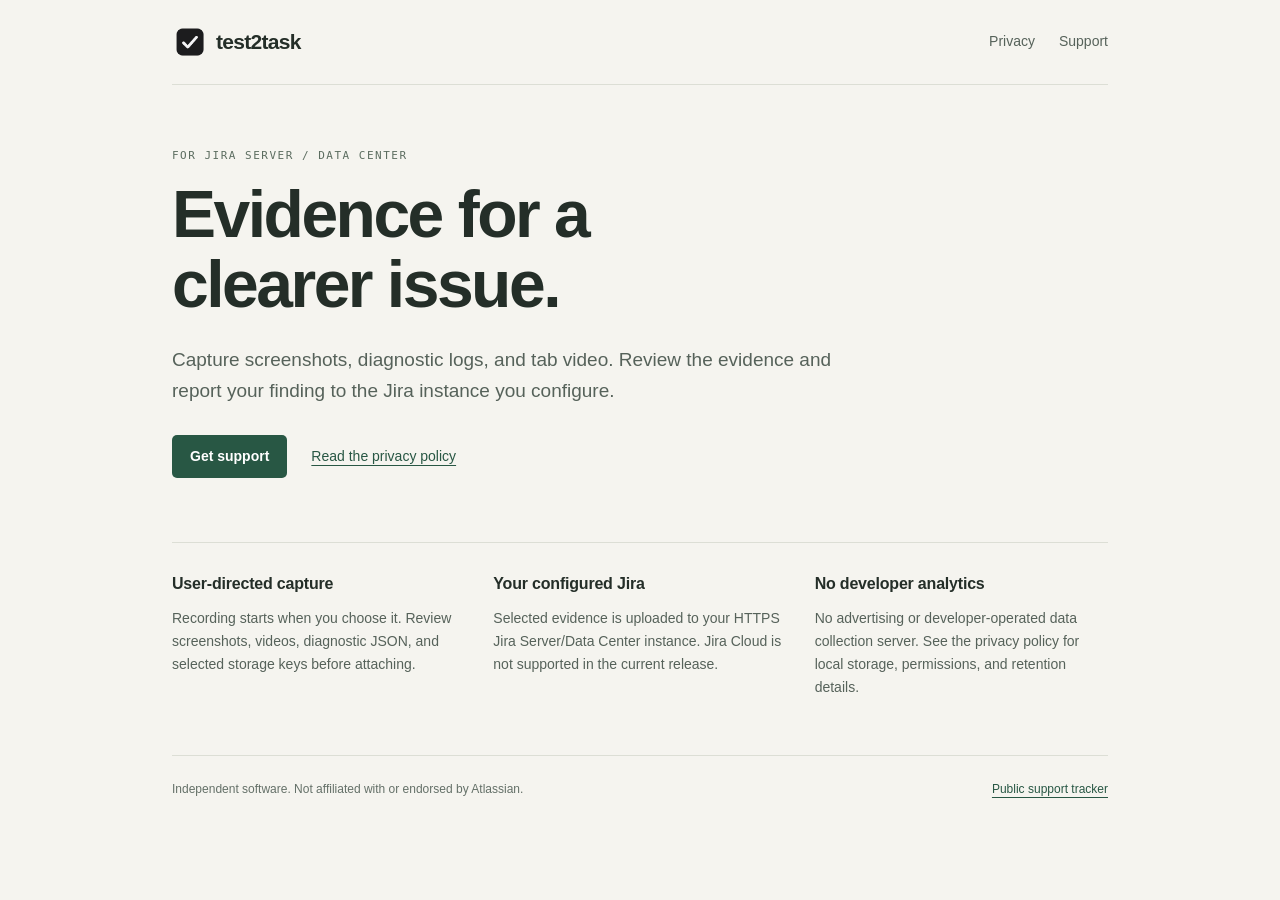
==== index.html @ b6545679 "Add public privacy and support pages" ====
<!doctype html>
<html lang="en">
  <head>
    <meta charset="UTF-8" />
    <meta name="viewport" content="width=device-width, initial-scale=1" />
    <meta
      name="description"
      content="Privacy and support for test2task, a Chrome extension for user-directed evidence capture and Jira Server/Data Center issue reporting."
    />
    <title>test2task | Privacy and Support</title>
    <link rel="icon" href="./icon.png" type="image/png" />
    <link rel="stylesheet" href="./styles.css" />
  </head>
  <body>
    <a class="skip-link" href="#main">Skip to content</a>
    <header class="site-header">
      <a class="brand" href="./"><img src="./icon.png" width="36" height="36" alt="" />test2task</a>
      <nav aria-label="Main navigation">
        <a href="./privacy.html">Privacy</a><a href="./support.html">Support</a>
      </nav>
    </header>
    <main id="main" class="home">
      <p class="eyebrow">FOR JIRA SERVER / DATA CENTER</p>
      <h1>Evidence for a<br />clearer issue.</h1>
      <p class="intro">
        Capture screenshots, diagnostic logs, and tab video. Review the evidence and report your
        finding to the Jira instance you configure.
      </p>
      <div class="home-links">
        <a class="button" href="./support.html">Get support</a
        ><a class="text-link" href="./privacy.html">Read the privacy policy</a>
      </div>
      <section class="principles" aria-label="Product information">
        <div>
          <h2>User-directed capture</h2>
          <p>
            Recording starts when you choose it. Review screenshots, videos, diagnostic JSON, and
            selected storage keys before attaching.
          </p>
        </div>
        <div>
          <h2>Your configured Jira</h2>
          <p>
            Selected evidence is uploaded to your HTTPS Jira Server/Data Center instance. Jira Cloud
            is not supported in the current release.
          </p>
        </div>
        <div>
          <h2>No developer analytics</h2>
          <p>
            No advertising or developer-operated data collection server. See the privacy policy for
            local storage, permissions, and retention details.
          </p>
        </div>
      </section>
    </main>
    <footer class="site-footer">
      <span>Independent software. Not affiliated with or endorsed by Atlassian.</span
      ><a href="https://github.com/baransonmez/test2task-site/issues">Public support tracker</a>
    </footer>
  </body>
</html>
---- styles.css ----
:root {
  color-scheme: light;
  font-family: -apple-system, BlinkMacSystemFont, 'Segoe UI', sans-serif;
  color: #242e28;
  background: #f5f4ef;
  line-height: 1.65;
  --line: #dcded5;
  --accent: #285744;
}
* {
  box-sizing: border-box;
}
body {
  max-width: 1000px;
  margin: 0 auto;
  padding: 0 32px;
}
a {
  color: var(--accent);
  text-underline-offset: 4px;
}
a:hover {
  text-decoration-thickness: 2px;
}
:focus-visible {
  outline: 2px solid var(--accent);
  outline-offset: 4px;
}
.skip-link {
  position: absolute;
  top: 0;
  left: -10000px;
  padding: 8px 16px;
  background: white;
}
.skip-link:focus {
  left: 16px;
  z-index: 1;
}
.site-header,
.site-footer {
  display: flex;
  align-items: center;
  justify-content: space-between;
  gap: 20px;
}
.site-header {
  padding: 24px 0;
  border-bottom: 1px solid var(--line);
}
.brand {
  display: inline-flex;
  align-items: center;
  gap: 8px;
  color: #242e28;
  font-size: 21px;
  font-weight: 700;
  letter-spacing: -0.7px;
  text-decoration: none;
}
.brand img {
  display: block;
}
nav {
  display: flex;
  gap: 24px;
  font-size: 14px;
}
nav a {
  color: #56625a;
  text-decoration: none;
}
nav a[aria-current] {
  color: var(--accent);
  text-decoration: underline;
}
.home {
  padding: 64px 0 40px;
}
.eyebrow {
  margin: 0 0 18px;
  color: #5c6d60;
  font:
    11px ui-monospace,
    monospace;
  letter-spacing: 1.5px;
}
h1 {
  margin: 0 0 24px;
  font-size: clamp(36px, 6vw, 66px);
  line-height: 1.06;
  letter-spacing: -2.5px;
  font-weight: 650;
}
.intro {
  max-width: 680px;
  font-size: 19px;
  color: #56625a;
  margin: 0 0 28px;
}
.home-links {
  display: flex;
  align-items: center;
  gap: 24px;
  flex-wrap: wrap;
}
.button {
  display: inline-block;
  padding: 10px 18px;
  border-radius: 5px;
  background: var(--accent);
  color: #fff;
  text-decoration: none;
  font-size: 14px;
  font-weight: 600;
}
.button:hover {
  background: #1d4233;
}
.text-link {
  font-size: 14px;
}
.principles {
  display: grid;
  grid-template-columns: repeat(3, minmax(0, 1fr));
  gap: 28px;
  margin-top: 64px;
  padding-top: 28px;
  border-top: 1px solid var(--line);
}
.principles h2 {
  margin: 0 0 10px;
  font-size: 16px;
  letter-spacing: -0.2px;
}
.principles p {
  color: #56625a;
  font-size: 14px;
  margin: 0;
}
.document {
  max-width: 780px;
  padding: 48px 0;
  overflow-wrap: anywhere;
}
.document h1 {
  font-size: 40px;
  letter-spacing: -1.5px;
  line-height: 1.15;
}
.document h2 {
  margin: 36px 0 12px;
  padding-top: 20px;
  border-top: 1px solid var(--line);
  font-size: 20px;
  line-height: 1.4;
}
.document p,
.document ul {
  margin: 0 0 16px;
}
.document ul {
  padding-left: 22px;
}
.document li {
  padding-left: 2px;
  margin: 6px 0;
}
code {
  padding: 2px 5px;
  border: 1px solid var(--line);
  border-radius: 3px;
  background: #fffefa;
  font-size: 0.88em;
  overflow-wrap: anywhere;
}
.notice {
  margin: 28px 0;
  padding: 16px 20px;
  border-left: 3px solid var(--accent);
  background: #eaf0e7;
  font-size: 14px;
}
.notice strong {
  display: block;
  margin-bottom: 6px;
}
.site-footer {
  padding: 24px 0;
  margin-top: 16px;
  border-top: 1px solid var(--line);
  color: #647068;
  font-size: 12px;
}
@media (max-width: 640px) {
  body {
    padding: 0 20px;
  }
  .home {
    padding-top: 40px;
  }
  h1 {
    letter-spacing: -1.5px;
  }
  .principles {
    grid-template-columns: 1fr;
    margin-top: 40px;
    gap: 24px;
  }
  .site-footer {
    align-items: flex-start;
    flex-direction: column;
    gap: 10px;
  }
  .document {
    padding-top: 32px;
  }
  .document h1 {
    font-size: 32px;
  }
  .intro {
    font-size: 17px;
  }
}
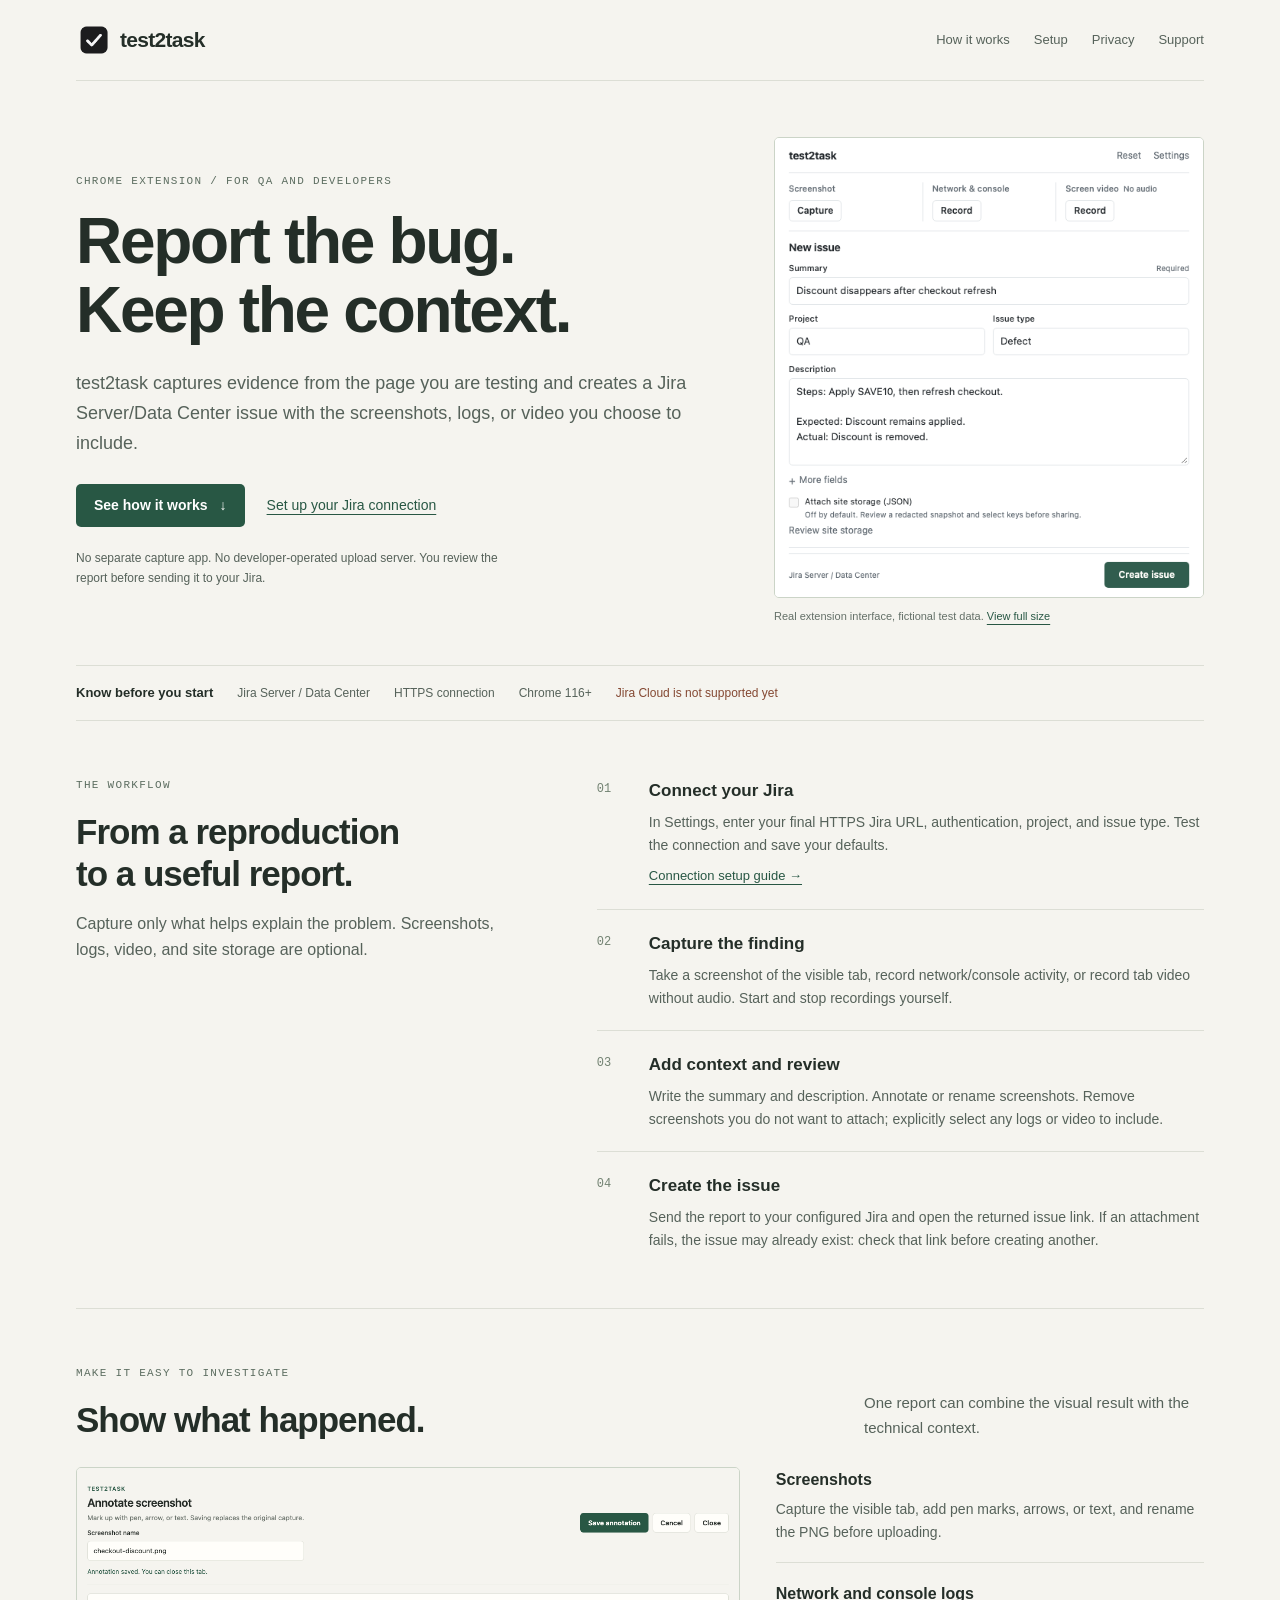
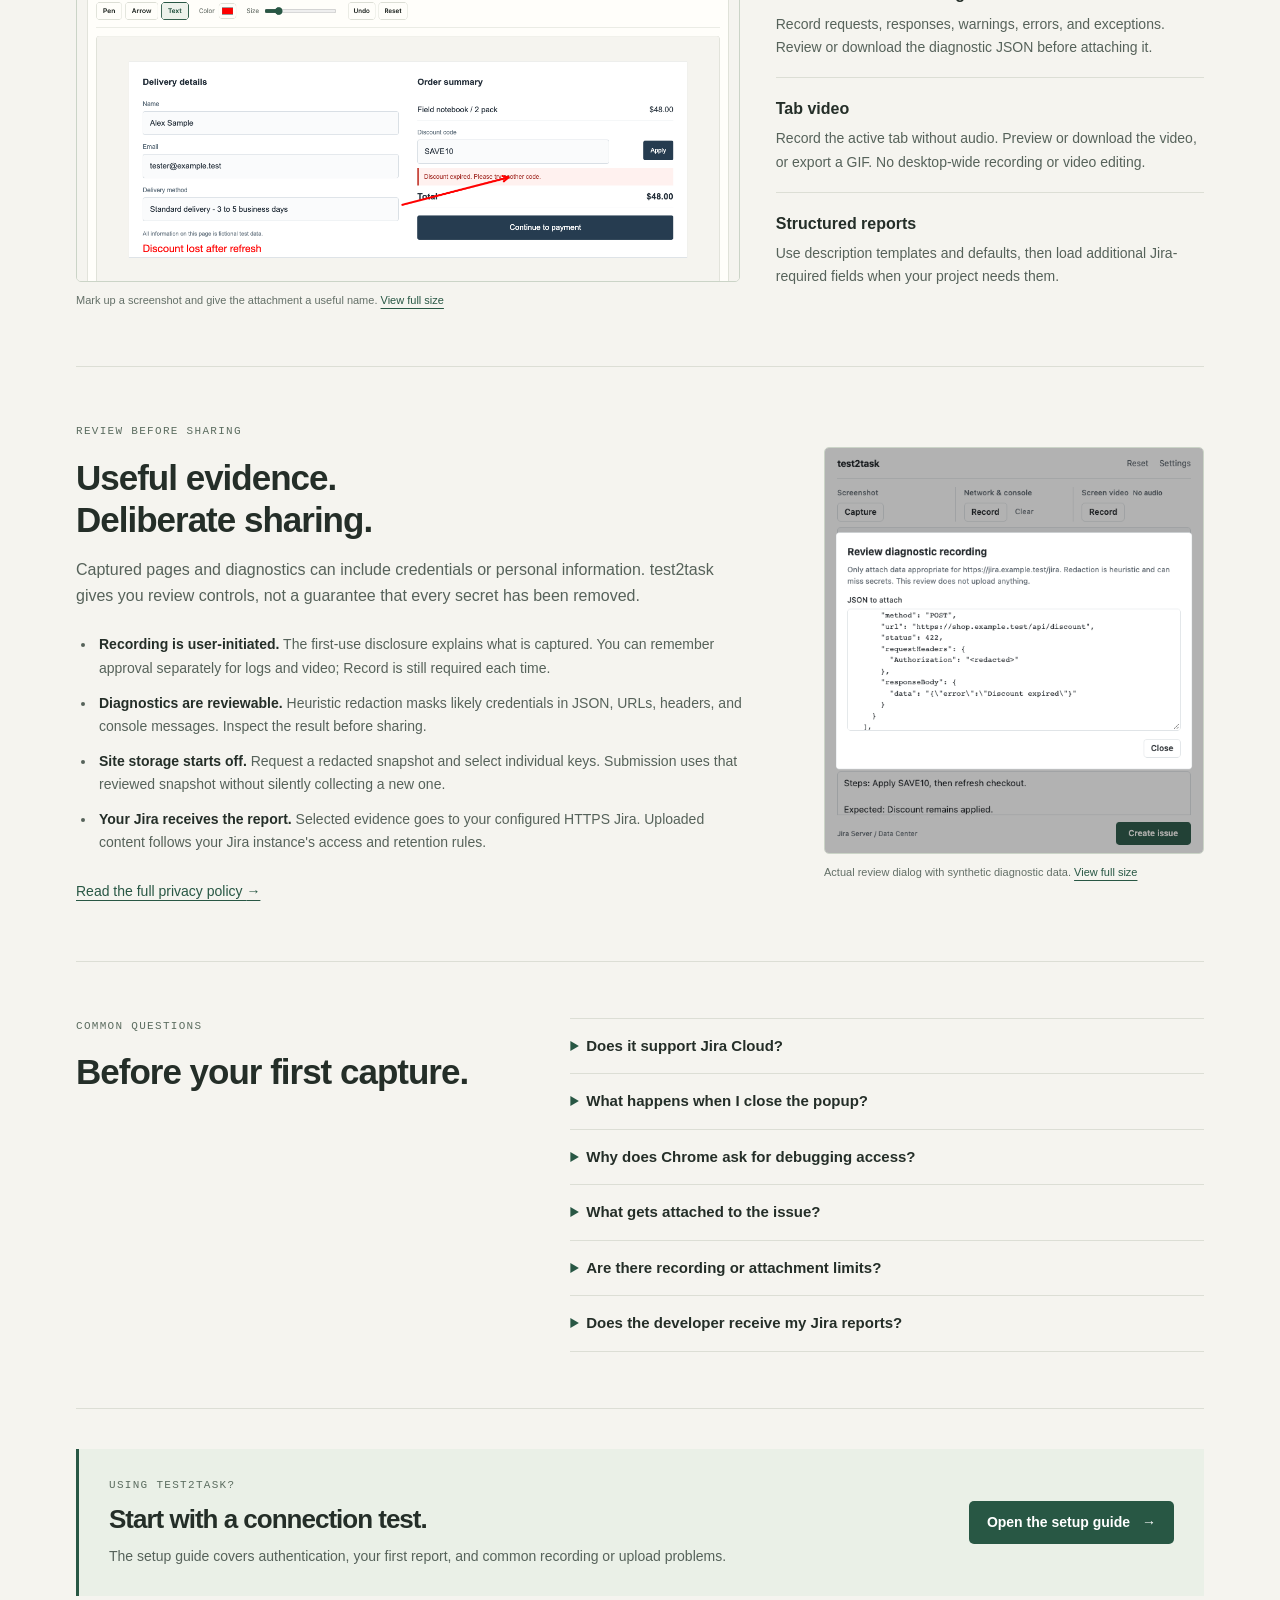
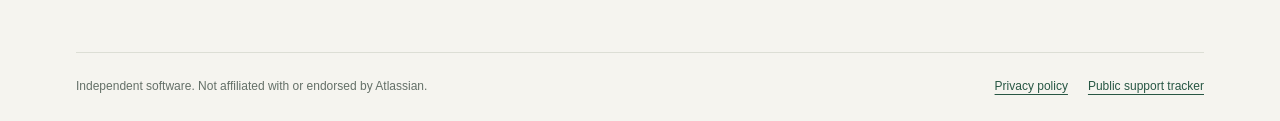
==== commit 4d7cc49a: "Improve product walkthrough and setup guide" ====
--- a/index.html
+++ b/index.html
@@ -5,58 +5,330 @@
     <meta name="viewport" content="width=device-width, initial-scale=1" />
     <meta
       name="description"
-      content="Privacy and support for test2task, a Chrome extension for user-directed evidence capture and Jira Server/Data Center issue reporting."
+      content="test2task helps QA engineers and developers capture screenshots, logs, and tab video, then create a Jira Server/Data Center issue with selected evidence."
     />
-    <title>test2task | Privacy and Support</title>
+    <title>test2task | Capture evidence. Report to Jira.</title>
     <link rel="icon" href="./icon.png" type="image/png" />
     <link rel="stylesheet" href="./styles.css" />
   </head>
   <body>
     <a class="skip-link" href="#main">Skip to content</a>
     <header class="site-header">
-      <a class="brand" href="./"><img src="./icon.png" width="36" height="36" alt="" />test2task</a>
+      <a class="brand" href="./" aria-label="test2task home"
+        ><img src="./icon.png" width="36" height="36" alt="" />test2task</a
+      >
       <nav aria-label="Main navigation">
-        <a href="./privacy.html">Privacy</a><a href="./support.html">Support</a>
+        <a href="#how-it-works">How it works</a><a href="./support.html#setup">Setup</a
+        ><a href="./privacy.html">Privacy</a><a href="./support.html">Support</a>
       </nav>
     </header>
     <main id="main" class="home">
-      <p class="eyebrow">FOR JIRA SERVER / DATA CENTER</p>
-      <h1>Evidence for a<br />clearer issue.</h1>
-      <p class="intro">
-        Capture screenshots, diagnostic logs, and tab video. Review the evidence and report your
-        finding to the Jira instance you configure.
-      </p>
-      <div class="home-links">
-        <a class="button" href="./support.html">Get support</a
-        ><a class="text-link" href="./privacy.html">Read the privacy policy</a>
-      </div>
-      <section class="principles" aria-label="Product information">
+      <section class="hero-grid" aria-labelledby="hero-title">
+        <div class="hero-copy">
+          <p class="eyebrow">CHROME EXTENSION / FOR QA AND DEVELOPERS</p>
+          <h1 id="hero-title">Report the bug.<br />Keep the context.</h1>
+          <p class="intro">
+            test2task captures evidence from the page you are testing and creates a Jira Server/Data
+            Center issue with the screenshots, logs, or video you choose to include.
+          </p>
+          <div class="home-links">
+            <a class="button" href="#how-it-works"
+              >See how it works <span aria-hidden="true">&darr;</span></a
+            ><a class="text-link" href="./support.html#setup">Set up your Jira connection</a>
+          </div>
+          <p class="hero-note">
+            No separate capture app. No developer-operated upload server. You review the report
+            before sending it to your Jira.
+          </p>
+        </div>
+        <figure class="product-shot">
+          <a
+            href="./images/report.png"
+            target="_blank"
+            rel="noreferrer noopener"
+            aria-label="Open a full-size screenshot of the test2task report form"
+            ><img
+              src="./images/report.png"
+              width="560"
+              height="600"
+              alt="test2task popup with screenshot and recording controls, a bug summary, project, issue type, description, and Create issue button."
+              fetchpriority="high"
+          /></a>
+          <figcaption>
+            Real extension interface, fictional test data.
+            <a href="./images/report.png" target="_blank" rel="noreferrer noopener"
+              >View full size</a
+            >
+          </figcaption>
+        </figure>
+      </section>
+
+      <aside class="compatibility" aria-label="Compatibility requirements">
+        <strong>Know before you start</strong>
+        <span>Jira Server / Data Center</span><span>HTTPS connection</span><span>Chrome 116+</span
+        ><span class="compatibility-limit">Jira Cloud is not supported yet</span>
+      </aside>
+
+      <section id="how-it-works" class="site-section" aria-labelledby="workflow-title">
+        <div class="section-intro">
+          <p class="eyebrow">THE WORKFLOW</p>
+          <h2 id="workflow-title">From a reproduction<br />to a useful report.</h2>
+          <p>
+            Capture only what helps explain the problem. Screenshots, logs, video, and site storage
+            are optional.
+          </p>
+        </div>
+        <ol class="workflow">
+          <li>
+            <span class="step-number" aria-hidden="true">01</span>
+            <div>
+              <h3>Connect your Jira</h3>
+              <p>
+                In Settings, enter your final HTTPS Jira URL, authentication, project, and issue
+                type. Test the connection and save your defaults.
+              </p>
+              <a href="./support.html#setup"
+                >Connection setup guide <span aria-hidden="true">&rarr;</span></a
+              >
+            </div>
+          </li>
+          <li>
+            <span class="step-number" aria-hidden="true">02</span>
+            <div>
+              <h3>Capture the finding</h3>
+              <p>
+                Take a screenshot of the visible tab, record network/console activity, or record tab
+                video without audio. Start and stop recordings yourself.
+              </p>
+            </div>
+          </li>
+          <li>
+            <span class="step-number" aria-hidden="true">03</span>
+            <div>
+              <h3>Add context and review</h3>
+              <p>
+                Write the summary and description. Annotate or rename screenshots. Remove
+                screenshots you do not want to attach; explicitly select any logs or video to
+                include.
+              </p>
+            </div>
+          </li>
+          <li>
+            <span class="step-number" aria-hidden="true">04</span>
+            <div>
+              <h3>Create the issue</h3>
+              <p>
+                Send the report to your configured Jira and open the returned issue link. If an
+                attachment fails, the issue may already exist: check that link before creating
+                another.
+              </p>
+            </div>
+          </li>
+        </ol>
+      </section>
+
+      <section class="site-section evidence-section" aria-labelledby="evidence-title">
+        <div class="section-heading">
+          <div>
+            <p class="eyebrow">MAKE IT EASY TO INVESTIGATE</p>
+            <h2 id="evidence-title">Show what happened.</h2>
+          </div>
+          <p>One report can combine the visual result with the technical context.</p>
+        </div>
+        <div class="evidence-layout">
+          <figure class="wide-shot">
+            <a
+              href="./images/annotate.png"
+              target="_blank"
+              rel="noreferrer noopener"
+              aria-label="Open a full-size screenshot of the annotation editor"
+              ><img
+                src="./images/annotate.png"
+                width="1280"
+                height="800"
+                loading="lazy"
+                decoding="async"
+                alt="Annotation editor showing a fictional checkout screenshot, a red arrow and text, an editable screenshot name, and Save annotation at the top."
+            /></a>
+            <figcaption>
+              Mark up a screenshot and give the attachment a useful name.
+              <a href="./images/annotate.png" target="_blank" rel="noreferrer noopener"
+                >View full size</a
+              >
+            </figcaption>
+          </figure>
+          <dl class="feature-list">
+            <div>
+              <dt>Screenshots</dt>
+              <dd>
+                Capture the visible tab, add pen marks, arrows, or text, and rename the PNG before
+                uploading.
+              </dd>
+            </div>
+            <div>
+              <dt>Network and console logs</dt>
+              <dd>
+                Record requests, responses, warnings, errors, and exceptions. Review or download the
+                diagnostic JSON before attaching it.
+              </dd>
+            </div>
+            <div>
+              <dt>Tab video</dt>
+              <dd>
+                Record the active tab without audio. Preview or download the video, or export a GIF.
+                No desktop-wide recording or video editing.
+              </dd>
+            </div>
+            <div>
+              <dt>Structured reports</dt>
+              <dd>
+                Use description templates and defaults, then load additional Jira-required fields
+                when your project needs them.
+              </dd>
+            </div>
+          </dl>
+        </div>
+      </section>
+
+      <section class="site-section review-layout" aria-labelledby="review-title">
+        <div class="review-copy">
+          <p class="eyebrow">REVIEW BEFORE SHARING</p>
+          <h2 id="review-title">Useful evidence.<br />Deliberate sharing.</h2>
+          <p>
+            Captured pages and diagnostics can include credentials or personal information.
+            test2task gives you review controls, not a guarantee that every secret has been removed.
+          </p>
+          <ul class="review-points">
+            <li>
+              <strong>Recording is user-initiated.</strong> The first-use disclosure explains what
+              is captured. You can remember approval separately for logs and video; Record is still
+              required each time.
+            </li>
+            <li>
+              <strong>Diagnostics are reviewable.</strong> Heuristic redaction masks likely
+              credentials in JSON, URLs, headers, and console messages. Inspect the result before
+              sharing.
+            </li>
+            <li>
+              <strong>Site storage starts off.</strong> Request a redacted snapshot and select
+              individual keys. Submission uses that reviewed snapshot without silently collecting a
+              new one.
+            </li>
+            <li>
+              <strong>Your Jira receives the report.</strong> Selected evidence goes to your
+              configured HTTPS Jira. Uploaded content follows your Jira instance's access and
+              retention rules.
+            </li>
+          </ul>
+          <a class="text-link" href="./privacy.html"
+            >Read the full privacy policy <span aria-hidden="true">&rarr;</span></a
+          >
+        </div>
+        <figure class="diagnostic-shot">
+          <a
+            href="./images/diagnostics.png"
+            target="_blank"
+            rel="noreferrer noopener"
+            aria-label="Open a full-size screenshot of diagnostic review"
+            ><img
+              src="./images/diagnostics.png"
+              width="560"
+              height="600"
+              loading="lazy"
+              decoding="async"
+              alt="Diagnostic JSON review dialog showing a fictional failed network request and a redacted Authorization header."
+          /></a>
+          <figcaption>
+            Actual review dialog with synthetic diagnostic data.
+            <a href="./images/diagnostics.png" target="_blank" rel="noreferrer noopener"
+              >View full size</a
+            >
+          </figcaption>
+        </figure>
+      </section>
+
+      <section class="site-section faq-section" aria-labelledby="questions-title">
+        <div class="section-intro">
+          <p class="eyebrow">COMMON QUESTIONS</p>
+          <h2 id="questions-title">Before your first capture.</h2>
+        </div>
+        <div class="faq-list">
+          <details>
+            <summary>Does it support Jira Cloud?</summary>
+            <p>
+              Not in this release. The supported integration is Jira Server/Data Center. Cloud
+              support is planned, but its authentication and distribution requirements are not yet
+              resolved. Do not rely on a Cloud API token as proof of supported compatibility.
+            </p>
+          </details>
+          <details>
+            <summary>What happens when I close the popup?</summary>
+            <p>
+              Active log and video recordings continue. Reopen test2task and press Stop, or
+              clear/reset the recording when finished. Closing the popup does not delete saved
+              evidence. Review the recording before selecting it for upload.
+            </p>
+          </details>
+          <details>
+            <summary>Why does Chrome ask for debugging access?</summary>
+            <p>
+              The debugger permission enables network and console recording. Chrome does not allow
+              it to be optional, but test2task attaches the debugger only when you start log
+              recording. Installation does not start a recording. Site-storage review requests its
+              separate scripting permission when used.
+            </p>
+          </details>
+          <details>
+            <summary>What gets attached to the issue?</summary>
+            <p>
+              Screenshots remaining in your report are attached. Logs, video, and exported GIFs must
+              be selected explicitly. Site storage is off until you request a snapshot, review it,
+              and choose keys. Review the summary and description too: they can contain page context
+              you have entered or opted to include.
+            </p>
+          </details>
+          <details>
+            <summary>Are there recording or attachment limits?</summary>
+            <p>
+              Video captures the active tab only, without audio. Screenshots capture its visible
+              area. The extension limits each attachment to 10 MB, and Jira may impose a lower
+              limit. Larger videos are not split into unplayable fragments; download the complete
+              recording or make a shorter one.
+            </p>
+          </details>
+          <details>
+            <summary>Does the developer receive my Jira reports?</summary>
+            <p>
+              There is no developer-operated evidence upload or analytics server. Jira API requests
+              go to your configured HTTPS Jira endpoint, and selected evidence is uploaded when you
+              create an issue. Settings and credentials are stored locally in Chrome, which is not
+              an encrypted credential vault. The public documentation and support tracker are hosted
+              by GitHub; do not post private evidence in support issues.
+            </p>
+          </details>
+        </div>
+      </section>
+
+      <section class="next-step" aria-labelledby="next-title">
         <div>
-          <h2>User-directed capture</h2>
+          <p class="eyebrow">USING TEST2TASK?</p>
+          <h2 id="next-title">Start with a connection test.</h2>
           <p>
-            Recording starts when you choose it. Review screenshots, videos, diagnostic JSON, and
-            selected storage keys before attaching.
-          </p>
-        </div>
-        <div>
-          <h2>Your configured Jira</h2>
-          <p>
-            Selected evidence is uploaded to your HTTPS Jira Server/Data Center instance. Jira Cloud
-            is not supported in the current release.
-          </p>
-        </div>
-        <div>
-          <h2>No developer analytics</h2>
-          <p>
-            No advertising or developer-operated data collection server. See the privacy policy for
-            local storage, permissions, and retention details.
-          </p>
-        </div>
+            The setup guide covers authentication, your first report, and common recording or upload
+            problems.
+          </p>
+        </div>
+        <a class="button" href="./support.html#setup"
+          >Open the setup guide <span aria-hidden="true">&rarr;</span></a
+        >
       </section>
     </main>
     <footer class="site-footer">
-      <span>Independent software. Not affiliated with or endorsed by Atlassian.</span
-      ><a href="https://github.com/baransonmez/test2task-site/issues">Public support tracker</a>
+      <span>Independent software. Not affiliated with or endorsed by Atlassian.</span>
+      <div>
+        <a href="./privacy.html">Privacy policy</a
+        ><a href="https://github.com/baransonmez/test2task-site/issues">Public support tracker</a>
+      </div>
     </footer>
   </body>
 </html>
--- a/styles.css
+++ b/styles.css
@@ -6,14 +6,18 @@
   line-height: 1.65;
   --line: #dcded5;
   --accent: #285744;
+  --muted: #56625a;
 }
 * {
   box-sizing: border-box;
 }
+html {
+  scroll-padding-top: 24px;
+}
 body {
-  max-width: 1000px;
+  max-width: 1200px;
   margin: 0 auto;
-  padding: 0 32px;
+  padding: 0 36px;
 }
 a {
   color: var(--accent);
@@ -42,10 +46,10 @@
   display: flex;
   align-items: center;
   justify-content: space-between;
-  gap: 20px;
+  gap: 24px;
 }
 .site-header {
-  padding: 24px 0;
+  padding: 22px 0;
   border-bottom: 1px solid var(--line);
 }
 .brand {
@@ -57,17 +61,19 @@
   font-weight: 700;
   letter-spacing: -0.7px;
   text-decoration: none;
+  white-space: nowrap;
 }
 .brand img {
   display: block;
 }
 nav {
   display: flex;
-  gap: 24px;
-  font-size: 14px;
+  flex-wrap: wrap;
+  gap: 10px 24px;
+  font-size: 13px;
 }
 nav a {
-  color: #56625a;
+  color: var(--muted);
   text-decoration: none;
 }
 nav a[aria-current] {
@@ -75,44 +81,62 @@
   text-decoration: underline;
 }
 .home {
-  padding: 64px 0 40px;
+  padding-bottom: 24px;
 }
 .eyebrow {
-  margin: 0 0 18px;
+  margin: 0 0 16px;
   color: #5c6d60;
   font:
     11px ui-monospace,
     monospace;
-  letter-spacing: 1.5px;
+  letter-spacing: 1.3px;
+  line-height: 1.6;
 }
 h1 {
   margin: 0 0 24px;
-  font-size: clamp(36px, 6vw, 66px);
-  line-height: 1.06;
-  letter-spacing: -2.5px;
+  font-size: clamp(40px, 5vw, 64px);
+  line-height: 1.08;
+  letter-spacing: -2.3px;
   font-weight: 650;
 }
 .intro {
   max-width: 680px;
-  font-size: 19px;
-  color: #56625a;
-  margin: 0 0 28px;
+  font-size: 18px;
+  color: var(--muted);
+  margin: 0 0 26px;
+}
+.hero-grid {
+  display: grid;
+  grid-template-columns: minmax(0, 1fr) minmax(300px, 430px);
+  align-items: center;
+  gap: 64px;
+  padding: 56px 0 40px;
+}
+.hero-note {
+  max-width: 440px;
+  margin: 22px 0 0;
+  color: var(--muted);
+  font-size: 12px;
 }
 .home-links {
   display: flex;
   align-items: center;
-  gap: 24px;
+  gap: 16px 22px;
   flex-wrap: wrap;
 }
 .button {
-  display: inline-block;
-  padding: 10px 18px;
+  display: inline-flex;
+  align-items: center;
+  justify-content: center;
+  gap: 12px;
+  padding: 11px 18px;
   border-radius: 5px;
   background: var(--accent);
   color: #fff;
   text-decoration: none;
   font-size: 14px;
   font-weight: 600;
+  line-height: 1.5;
 }
 .button:hover {
   background: #1d4233;
@@ -120,26 +144,248 @@
 .text-link {
   font-size: 14px;
 }
-.principles {
+figure {
+  margin: 0;
+  min-width: 0;
+}
+figure img {
+  display: block;
+  width: 100%;
+  height: auto;
+  border: 1px solid #cbd4c7;
+  border-radius: 5px;
+  background: white;
+}
+figure > a {
+  display: block;
+  border-radius: 5px;
+}
+figcaption {
+  margin-top: 10px;
+  font-size: 11px;
+  color: #647068;
+  line-height: 1.6;
+}
+figcaption a {
+  white-space: nowrap;
+}
+.product-shot {
+  width: 100%;
+  max-width: 430px;
+  justify-self: end;
+}
+.compatibility {
+  display: flex;
+  align-items: baseline;
+  flex-wrap: wrap;
+  gap: 8px 24px;
+  padding: 16px 0;
+  border-top: 1px solid var(--line);
+  border-bottom: 1px solid var(--line);
+  color: var(--muted);
+  font-size: 12px;
+}
+.compatibility strong {
+  color: #242e28;
+  font-size: 13px;
+}
+.compatibility-limit {
+  color: #844832;
+}
+.site-section {
+  padding: 56px 0;
+  border-bottom: 1px solid var(--line);
+}
+.home h2 {
+  margin: 0 0 16px;
+  font-size: clamp(26px, 3vw, 35px);
+  font-weight: 600;
+  line-height: 1.2;
+  letter-spacing: -1px;
+}
+.section-intro > p:last-child {
+  max-width: 420px;
+  margin: 0;
+  color: var(--muted);
+}
+#how-it-works {
   display: grid;
-  grid-template-columns: repeat(3, minmax(0, 1fr));
+  grid-template-columns: 0.85fr 1.15fr;
+  gap: 72px;
+}
+.workflow {
+  list-style: none;
+  margin: 0;
+  padding: 0;
+}
+.workflow li {
+  display: grid;
+  grid-template-columns: 36px minmax(0, 1fr);
+  gap: 16px;
+  padding: 20px 0;
+  border-top: 1px solid var(--line);
+}
+.workflow li:first-child {
+  border-top: 0;
+  padding-top: 0;
+}
+.workflow li:last-child {
+  padding-bottom: 0;
+}
+.step-number {
+  color: #728272;
+  font:
+    12px/1.6 ui-monospace,
+    monospace;
+  padding-top: 3px;
+}
+.workflow h3 {
+  margin: 0 0 6px;
+  font-size: 17px;
+  font-weight: 600;
+}
+.workflow p {
+  margin: 0;
+  color: var(--muted);
+  font-size: 14px;
+}
+.workflow a {
+  display: inline-block;
+  margin-top: 8px;
+  font-size: 13px;
+}
+.section-heading {
+  display: flex;
+  align-items: flex-end;
+  justify-content: space-between;
+  gap: 36px;
+  margin-bottom: 26px;
+}
+.section-heading h2 {
+  margin-bottom: 0;
+}
+.section-heading > p {
+  max-width: 340px;
+  margin: 0;
+  color: var(--muted);
+  font-size: 15px;
+}
+.evidence-layout {
+  display: grid;
+  grid-template-columns: 1.55fr 1fr;
+  align-items: start;
+  gap: 36px;
+}
+.feature-list {
+  margin: 0;
+}
+.feature-list > div {
+  padding: 18px 0;
+  border-bottom: 1px solid var(--line);
+}
+.feature-list > div:first-child {
+  padding-top: 0;
+}
+.feature-list > div:last-child {
+  border-bottom: 0;
+  padding-bottom: 0;
+}
+.feature-list dt {
+  font-size: 16px;
+  font-weight: 600;
+}
+.feature-list dd {
+  margin: 5px 0 0;
+  font-size: 14px;
+  color: var(--muted);
+}
+.review-layout {
+  display: grid;
+  grid-template-columns: minmax(0, 1fr) 380px;
+  align-items: center;
+  gap: 80px;
+}
+.review-copy > p:not(.eyebrow) {
+  color: var(--muted);
+}
+.review-points {
+  margin: 24px 0;
+  padding-left: 20px;
+}
+.review-points li {
+  margin: 12px 0;
+  padding-left: 3px;
+  font-size: 14px;
+  color: var(--muted);
+}
+.review-points strong {
+  color: #242e28;
+  font-weight: 600;
+}
+.diagnostic-shot {
+  max-width: 380px;
+  width: 100%;
+  justify-self: end;
+}
+.faq-section {
+  display: grid;
+  grid-template-columns: 0.8fr 1.2fr;
+  gap: 72px;
+}
+.faq-list {
+  min-width: 0;
+}
+.faq-list details {
+  border-bottom: 1px solid var(--line);
+}
+.faq-list details:first-child {
+  border-top: 1px solid var(--line);
+}
+.faq-list summary {
+  cursor: pointer;
+  padding: 16px 0;
+  font-size: 15px;
+  line-height: 1.5;
+  font-weight: 550;
+}
+.faq-list summary::marker {
+  color: var(--accent);
+}
+.faq-list details p {
+  margin: 0 0 18px;
+  color: var(--muted);
+  font-size: 14px;
+}
+.next-step {
+  display: flex;
+  align-items: center;
+  justify-content: space-between;
   gap: 28px;
-  margin-top: 64px;
-  padding-top: 28px;
-  border-top: 1px solid var(--line);
-}
-.principles h2 {
-  margin: 0 0 10px;
-  font-size: 16px;
-  letter-spacing: -0.2px;
-}
-.principles p {
-  color: #56625a;
-  font-size: 14px;
-  margin: 0;
+  margin: 40px 0 16px;
+  padding: 28px 30px;
+  border-left: 3px solid var(--accent);
+  background: #eaf0e7;
+}
+.next-step > div {
+  max-width: 680px;
+}
+.next-step h2 {
+  font-size: 26px;
+  margin-bottom: 10px;
+}
+.next-step .eyebrow {
+  margin-bottom: 10px;
+}
+.next-step p:last-child {
+  margin: 0;
+  color: var(--muted);
+  font-size: 14px;
+}
+.next-step .button {
+  flex-shrink: 0;
 }
 .document {
-  max-width: 780px;
+  max-width: 800px;
   padding: 48px 0;
   overflow-wrap: anywhere;
 }
@@ -149,22 +395,45 @@
   line-height: 1.15;
 }
 .document h2 {
-  margin: 36px 0 12px;
-  padding-top: 20px;
+  margin: 40px 0 14px;
+  padding-top: 24px;
   border-top: 1px solid var(--line);
-  font-size: 20px;
+  font-size: 22px;
   line-height: 1.4;
+  letter-spacing: -0.4px;
+}
+.document h3 {
+  margin: 24px 0 8px;
+  font-size: 17px;
 }
 .document p,
-.document ul {
+.document ul,
+.document ol {
   margin: 0 0 16px;
 }
-.document ul {
+.document ul,
+.document ol {
   padding-left: 22px;
 }
 .document li {
   padding-left: 2px;
-  margin: 6px 0;
+  margin: 7px 0;
+}
+.document .guide-steps li {
+  margin: 16px 0;
+}
+.guide-nav {
+  padding: 16px 0;
+  margin: 28px 0 8px;
+  border-top: 1px solid var(--line);
+  border-bottom: 1px solid var(--line);
+}
+.guide-nav a {
+  text-decoration: underline;
+}
+.hint {
+  color: var(--muted);
+  font-size: 13px;
 }
 code {
   padding: 2px 5px;
@@ -192,25 +461,110 @@
   color: #647068;
   font-size: 12px;
 }
-@media (max-width: 640px) {
+.site-footer > div {
+  display: flex;
+  flex-wrap: wrap;
+  gap: 12px 20px;
+}
+@media (max-width: 900px) {
+  .hero-grid {
+    gap: 32px;
+    grid-template-columns: minmax(0, 1fr) 340px;
+  }
+  .hero-copy h1 {
+    font-size: 43px;
+    letter-spacing: -1.6px;
+  }
+  .review-layout {
+    gap: 32px;
+    grid-template-columns: minmax(0, 1fr) 320px;
+  }
+  #how-it-works,
+  .faq-section {
+    gap: 36px;
+  }
+  .evidence-layout {
+    grid-template-columns: 1fr;
+    gap: 26px;
+  }
+  .feature-list {
+    display: grid;
+    grid-template-columns: repeat(2, minmax(0, 1fr));
+    gap: 24px;
+  }
+  .feature-list > div {
+    padding: 0 0 20px;
+  }
+  .feature-list > div:last-child {
+    padding-bottom: 20px;
+    border-bottom: 1px solid var(--line);
+  }
+  .next-step {
+    align-items: flex-start;
+    flex-direction: column;
+  }
+}
+@media (max-width: 700px) {
   body {
     padding: 0 20px;
   }
-  .home {
-    padding-top: 40px;
-  }
-  h1 {
-    letter-spacing: -1.5px;
-  }
-  .principles {
+  .site-header {
+    align-items: flex-start;
+    flex-direction: column;
+    gap: 16px;
+  }
+  .site-header nav {
+    gap: 10px 22px;
+  }
+  .hero-grid {
     grid-template-columns: 1fr;
-    margin-top: 40px;
-    gap: 24px;
+    gap: 32px;
+    padding: 36px 0;
+  }
+  .hero-copy h1 {
+    font-size: clamp(38px, 7vw, 54px);
+  }
+  .product-shot,
+  .diagnostic-shot {
+    justify-self: center;
+  }
+  .hero-note {
+    margin-top: 18px;
+  }
+  .intro {
+    font-size: 17px;
+  }
+  .site-section {
+    padding: 36px 0;
+  }
+  #how-it-works,
+  .review-layout,
+  .faq-section {
+    grid-template-columns: 1fr;
+    gap: 28px;
+  }
+  .section-heading {
+    align-items: flex-start;
+    flex-direction: column;
+    gap: 16px;
+  }
+  .section-heading > p {
+    max-width: none;
+  }
+  .compatibility {
+    gap: 8px 18px;
+  }
+  .compatibility strong {
+    flex-basis: 100%;
+  }
+  .next-step {
+    padding: 22px;
+    margin-top: 32px;
   }
   .site-footer {
     align-items: flex-start;
     flex-direction: column;
-    gap: 10px;
+    gap: 14px;
   }
   .document {
     padding-top: 32px;
@@ -218,7 +572,21 @@
   .document h1 {
     font-size: 32px;
   }
-  .intro {
-    font-size: 17px;
-  }
-}
+}
+@media (max-width: 420px) {
+  .feature-list {
+    grid-template-columns: 1fr;
+    gap: 18px;
+  }
+  .home-links {
+    align-items: flex-start;
+    flex-direction: column;
+  }
+  .hero-copy h1 {
+    font-size: 38px;
+  }
+  .workflow li {
+    grid-template-columns: 26px minmax(0, 1fr);
+    gap: 12px;
+  }
+}
